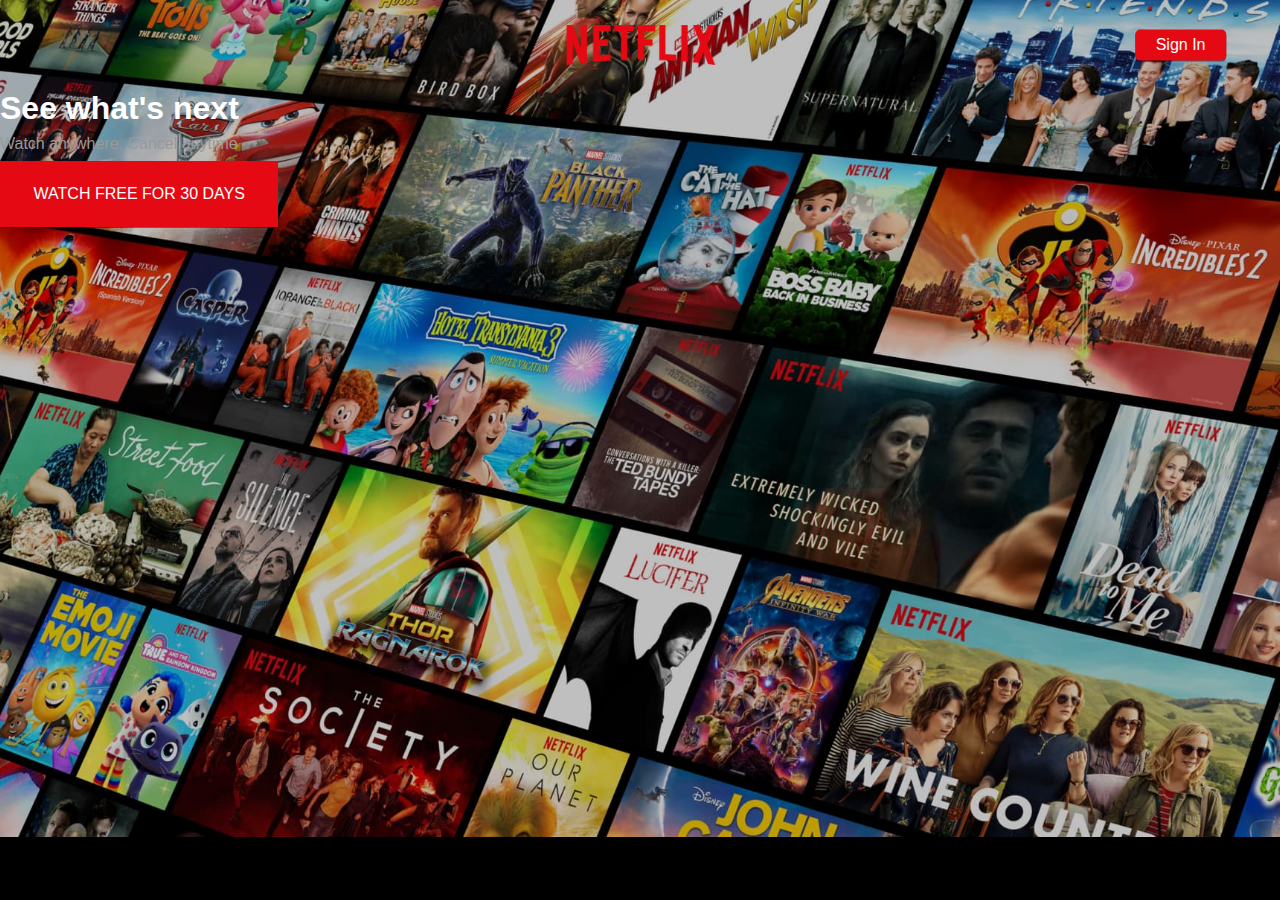
==== index.html @ dc0813fa "partial ui completed" ====
<!DOCTYPE html>
<html lang="en">
	<head>
		<meta charset="UTF-8" />
		<meta http-equiv="X-UA-Compatible" content="IE=edge" />
		<meta name="viewport" content="width=device-width, initial-scale=1.0" />
		<link
			rel="stylesheet"
			href="https://cdnjs.cloudflare.com/ajax/libs/font-awesome/5.9.0/css/all.css"
			integrity="sha256-PF6MatZtiJ8/c9O9HQ8uSUXr++R9KBYu4gbNG5511WE="
			crossorigin="anonymous"
		/>
		<link rel="stylesheet" href="./css/style.css" />
		<title>Netflix - Watch TV Shows Online, Watch Movies Online</title>
	</head>
	<body>
		<header class="showcase">
			<div class="showcase-top">
				<img src="images/logo.png" alt="Netflix" />
				<a href="#" class="btn btn-rounded">Sign In</a>
			</div>
			<div class="showcase-content">
				<h1>See what's next</h1>
				<p>Watch anywhere. Cancel anytime</p>
				<a href="#" class="btn btn-xl">
					Watch free for 30 days <i class="fas fa-chevron-right btn-icon"></i>
				</a>
			</div>
		</header>
		<script src="./js/main.js"></script>
	</body>
</html>
---- css/style.css ----
:root {
	--primary-color: #e50914;
}

* {
	box-sizing: border-box;
	margin: 0;
	padding: 0;
}

body {
	font-family: "Arial";
	--webkit-font-smoothing: antialiased; /* To look smooth with weight => FONT-SMOOTH*/
	background-color: #000;
	color: #999;
}

ul {
	list-style: none;
}

h1,
h2,
h3,
h4 {
	color: #fff;
}

a {
	color: #fff;
	text-decoration: none;
}

p {
	margin: 0.5rem 0;
}

.showcase {
	width: 100%;
	height: 93vh;
	position: relative;
	background: url("../images/background.jpg") no-repeat center center/cover;
}

.showcase-top {
	height: 90px;
	position: relative;
}
.showcase-top img {
	height: 40px;
	position: absolute;
	left: 50%;
	top: 50%;
	transform: translate(-50%, -50%);
}

.showcase-top a {
	text-decoration: none;
	position: absolute;
	top: 50%;
	right: 0;
	transform: translate(-50%, -50%);
}

/* Buttons */
.btn {
	display: inline-block;
	padding: 0.4rem 1.3rem;
	background: var(--primary-color);
	color: #fff;
	font-size: 1rem;
	text-align: center;
	border: none;
	cursor: pointer;
	outline: none;
	margin-right: 0.5rem;
	box-shadow: 0 1px 0 rgba(0, 0, 0, 0.45);
}

.btn:hover {
	opacity: 0.9;
}

.btn-rounded {
	border-radius: 5px;
}

.btn-xl {
	font-size: 1rem;
	padding: 1.5rem 2.1rem;
	text-transform: uppercase;
}

.btn-lg {
	font-size: 1rem;
	padding: 0.8rem 1.3rem;
	text-transform: uppercase;
}
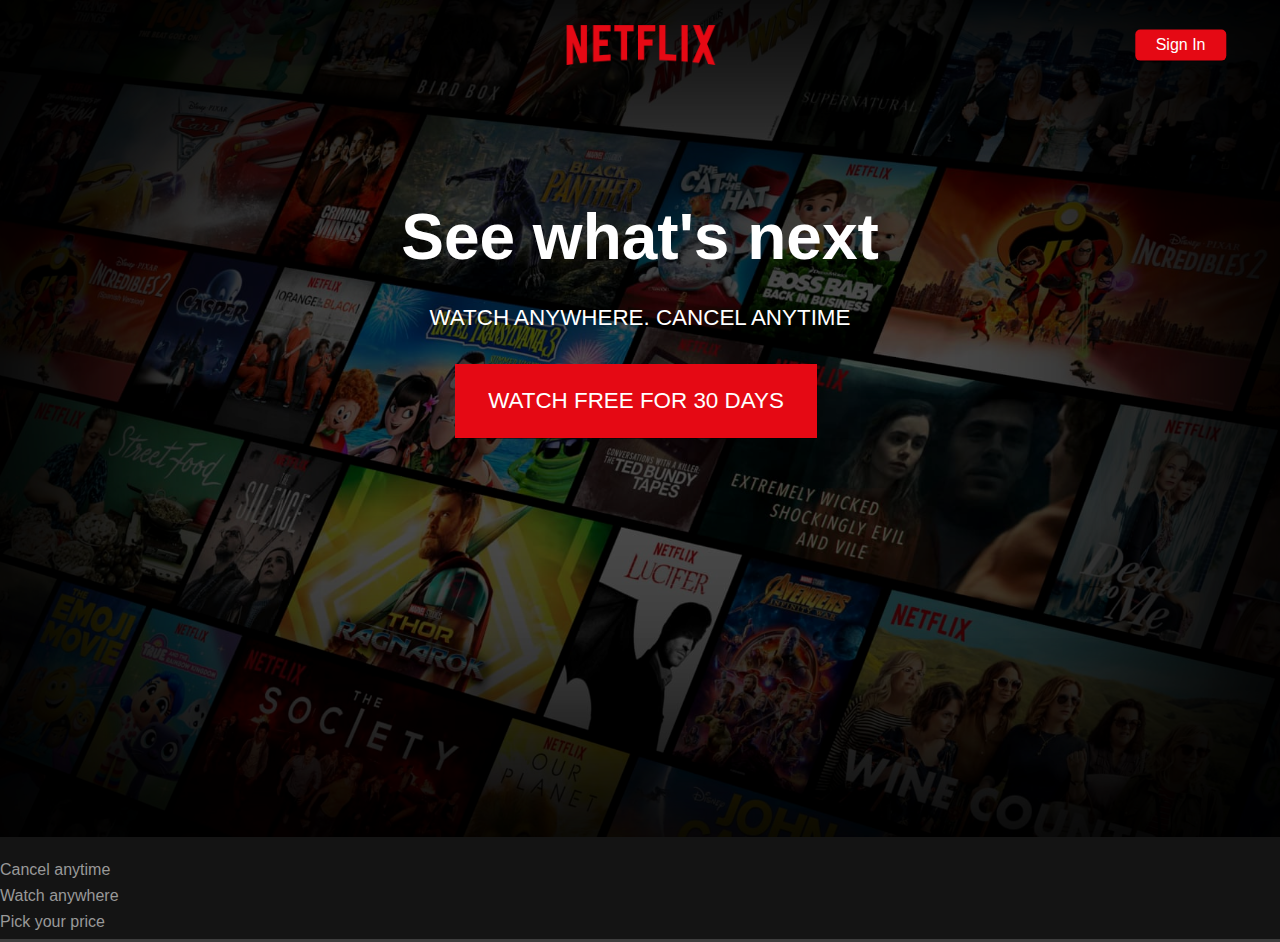
==== commit c4405737: "basic grid layout" ====
--- a/index.html
+++ b/index.html
@@ -27,6 +27,24 @@
 				</a>
 			</div>
 		</header>
+
+		<section class="tabs">
+			<div class="container">
+				<div id="tab-1" class="tab-item tab-border">
+					<i class="fas fa-door-open fa-3x"></i>
+					<p class="hide-sm">Cancel anytime</p>
+				</div>
+
+				<div id="tab-2" class="tab-item">
+					<i class="fas fa-tablet-alt fa-3x"></i>
+					<p class="hide-sm">Watch anywhere</p>
+				</div>
+				<div id="tab-3" class="tab-item">
+					<i class="fas fa-tags fa-3x"></i>
+					<p class="hide-sm">Pick your price</p>
+				</div>
+			</div>
+		</section>
 		<script src="./js/main.js"></script>
 	</body>
 </html>
--- a/css/style.css
+++ b/css/style.css
@@ -1,5 +1,6 @@
 :root {
 	--primary-color: #e50914;
+	--dark-color: #141414;
 }
 
 * {
@@ -42,8 +43,21 @@
 	background: url("../images/background.jpg") no-repeat center center/cover;
 }
 
+.showcase::after {
+	content: "";
+	position: absolute;
+	top: 0%;
+	left: 0%;
+	height: 100%;
+	width: 100%;
+	z-index: 1;
+	background: rgba(0, 0, 0, 0.6);
+	box-shadow: inset 120px 100px 250px #000000, inset -120px -100px 250px #000000;
+}
+
 .showcase-top {
 	height: 90px;
+	z-index: 2;
 	position: relative;
 }
 .showcase-top img {
@@ -60,6 +74,38 @@
 	top: 50%;
 	right: 0;
 	transform: translate(-50%, -50%);
+}
+.showcase-content {
+	position: relative;
+	z-index: 2;
+	display: flex;
+	flex-direction: column;
+	justify-content: center;
+	align-items: center;
+	margin: auto;
+	margin-top: 7rem;
+}
+
+.showcase-content h1 {
+	font-weight: 700;
+	font-size: 4rem;
+	line-height: 1.1;
+	margin: 0 0 2rem;
+}
+.showcase-content p {
+	font-size: 1.4rem;
+	font-weight: 400;
+	margin: 0 0 2rem;
+	text-transform: uppercase;
+	line-height: 1.25;
+	color: #fff;
+}
+
+/* Tabs */
+.tabs {
+	background: var(--dark-color);
+	padding-top: 1rem;
+	border-bottom: 3px solid #3d3d3d;
 }
 
 /* Buttons */
@@ -86,7 +132,7 @@
 }
 
 .btn-xl {
-	font-size: 1rem;
+	font-size: 1.4rem;
 	padding: 1.5rem 2.1rem;
 	text-transform: uppercase;
 }
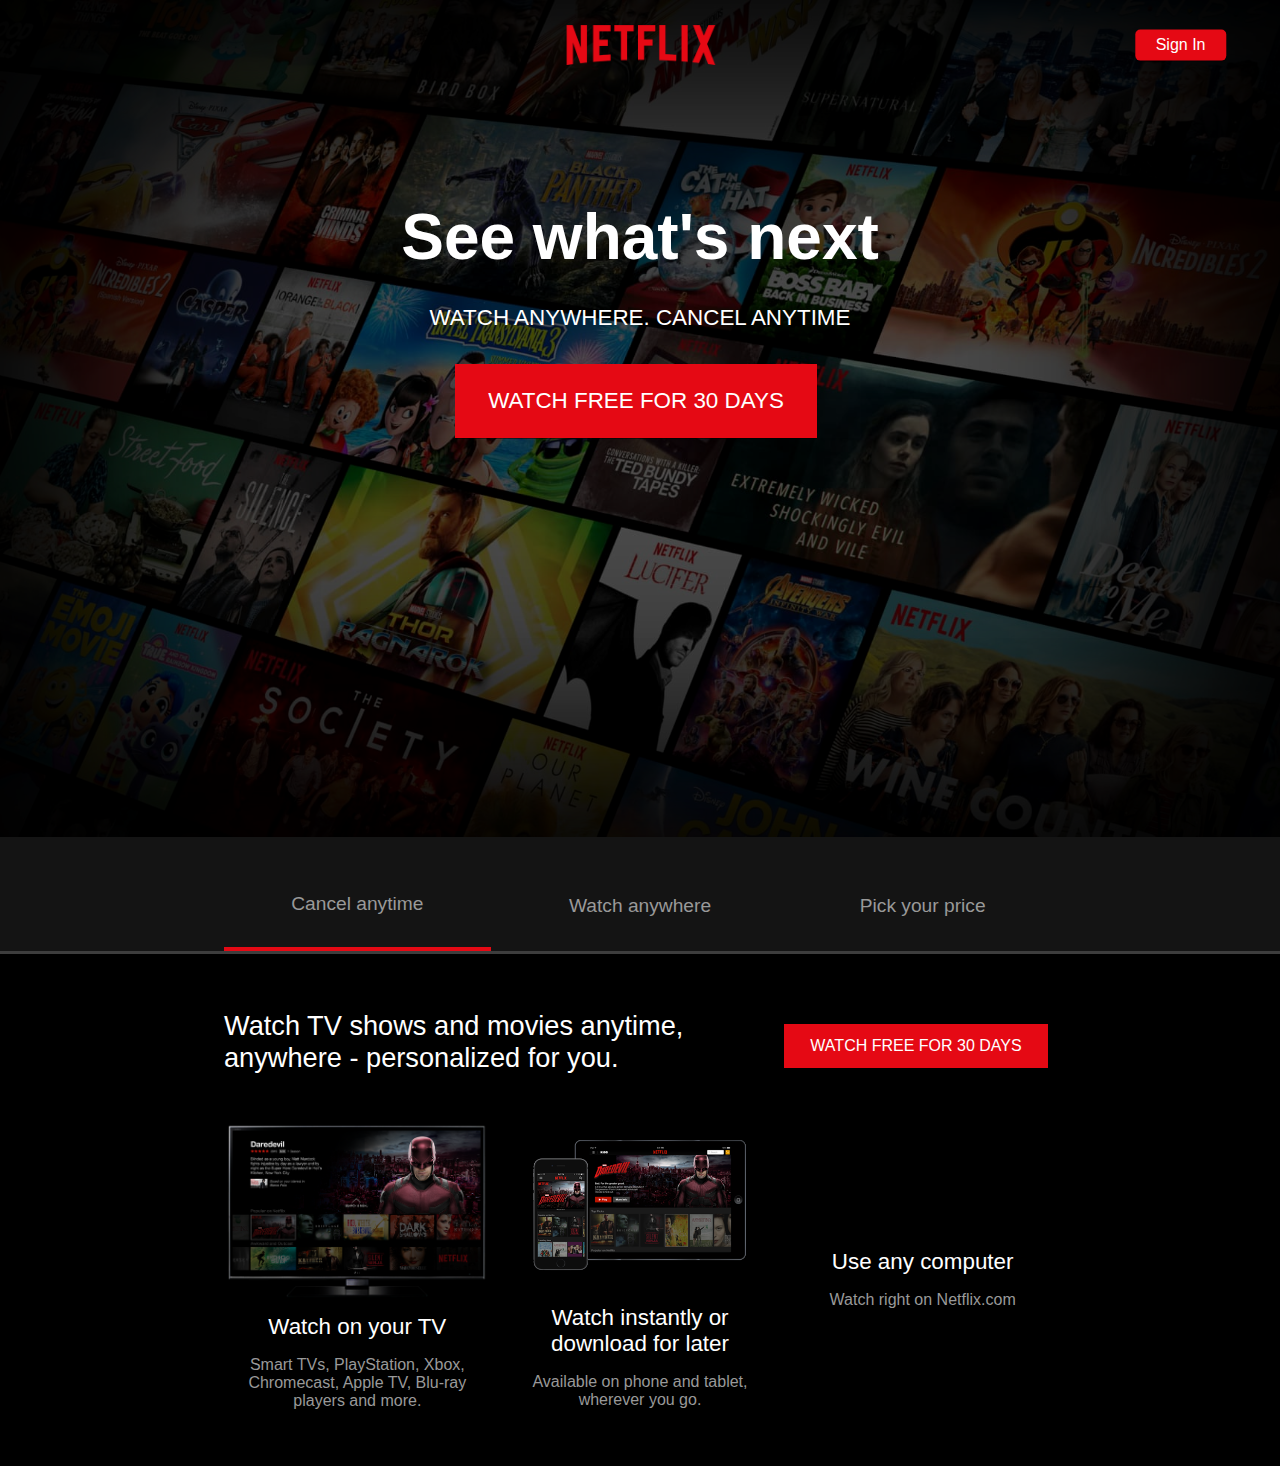
==== commit bba057b6: "tab 2 content ui completed" ====
--- a/index.html
+++ b/index.html
@@ -45,6 +45,57 @@
 				</div>
 			</div>
 		</section>
+
+		<section class="tab-content">
+			<div class="container">
+				<!-- Tab Content 1 -->
+				<!-- <div id="tab-1-content" class="tab-content-item show">
+					<div class="tab-1-content-inner">
+						<div>
+							<p class="text-lg">
+								If you decide Netflix isn't for you - no problem. No commitment.
+								Cancel online anytime.
+							</p>
+							<a href="#" class="btn btn-lg">Watch Free For 30 Days</a>
+						</div>
+						<img src="https://i.ibb.co/J2xDJV7/tab-content-1.png" alt="" />
+					</div>
+				</div> -->
+
+				<!-- Tab 2 content -->
+				<div id="tab-2-content" class="tab-content-item">
+					<div class="tab-2-content-top">
+						<p class="text-lg">
+							Watch TV shows and movies anytime, anywhere - personalized for
+							you.
+						</p>
+						<a href="#" class="btn btn-lg">Watch Free For 30 Days</a>
+					</div>
+					<div class="tab-2-content-bottom">
+						<div>
+							<img src="./images/tab-content-2-1.png" alt="" />
+							<p class="text-md">Watch on your TV</p>
+							<p class="text-dark">
+								Smart TVs, PlayStation, Xbox, Chromecast, Apple TV, Blu-ray
+								players and more.
+							</p>
+						</div>
+						<div>
+							<img src="./images/tab-content-2-2.png" alt="" />
+							<p class="text-md">Watch instantly or download for later</p>
+							<p class="text-dark">
+								Available on phone and tablet, wherever you go.
+							</p>
+						</div>
+						<div>
+							<img src="https://i.ibb.co/gDhnwWn/tab-content-2-3.png" alt="" />
+							<p class="text-md">Use any computer</p>
+							<p class="text-dark">Watch right on Netflix.com</p>
+						</div>
+					</div>
+				</div>
+			</div>
+		</section>
 		<script src="./js/main.js"></script>
 	</body>
 </html>
--- a/css/style.css
+++ b/css/style.css
@@ -34,6 +34,10 @@
 
 p {
 	margin: 0.5rem 0;
+}
+
+.tab-content img {
+	width: 100%;
 }
 
 .showcase {
@@ -108,6 +112,99 @@
 	border-bottom: 3px solid #3d3d3d;
 }
 
+.tabs .container {
+	display: grid;
+	grid-template-columns: repeat(3, 1fr);
+	grid-gap: 1rem;
+	align-items: center;
+	justify-content: center;
+	text-align: center;
+}
+
+.tabs p {
+	font-size: 1.2rem;
+	padding-top: 0.5rem;
+}
+
+.tabs .container > div {
+	padding: 1.5rem 0;
+}
+
+.tabs .container > div:hover {
+	color: #fff;
+	cursor: pointer;
+}
+
+.tab-border {
+	border-bottom: var(--primary-color) 4px solid;
+}
+
+/* Tab Content */
+
+.tab-content {
+	padding: 3rem 0;
+	background-color: #000;
+	color: #fff;
+}
+
+#tab-1-content .tab-1-content-inner {
+	display: grid;
+	grid-template-columns: repeat(2, 1fr);
+	grid-gap: 2rem;
+	align-items: center;
+	justify-content: center;
+}
+
+#tab-2-content .tab-2-content-top {
+	display: grid;
+	grid-template-columns: 2fr 1fr;
+	grid-gap: 1rem;
+	justify-content: center;
+	align-items: center;
+}
+
+#tab-2-content .tab-2-content-bottom {
+	margin-top: 2rem;
+	display: grid;
+	grid-template-columns: repeat(3, 1fr);
+	grid-gap: 1rem;
+	justify-content: center;
+	align-items: center;
+	text-align: center;
+}
+
+/* Container */
+.container {
+	max-width: 70%;
+	margin: auto;
+	overflow: hidden;
+	padding: 0 2rem;
+}
+
+/* Text Styles  */
+.text-xl {
+	font-size: 1.5rem;
+	margin-bottom: 1rem;
+}
+
+.text-lg {
+	font-size: 1.7rem;
+	margin-bottom: 1rem;
+	color: #fff;
+}
+.text-md {
+	font-size: 1.4rem;
+	margin-bottom: 1rem;
+	color: #fff;
+}
+
+.text-center {
+	text-align: center;
+}
+
+.text-dark {
+	color: #999;
+}
 /* Buttons */
 .btn {
 	display: inline-block;
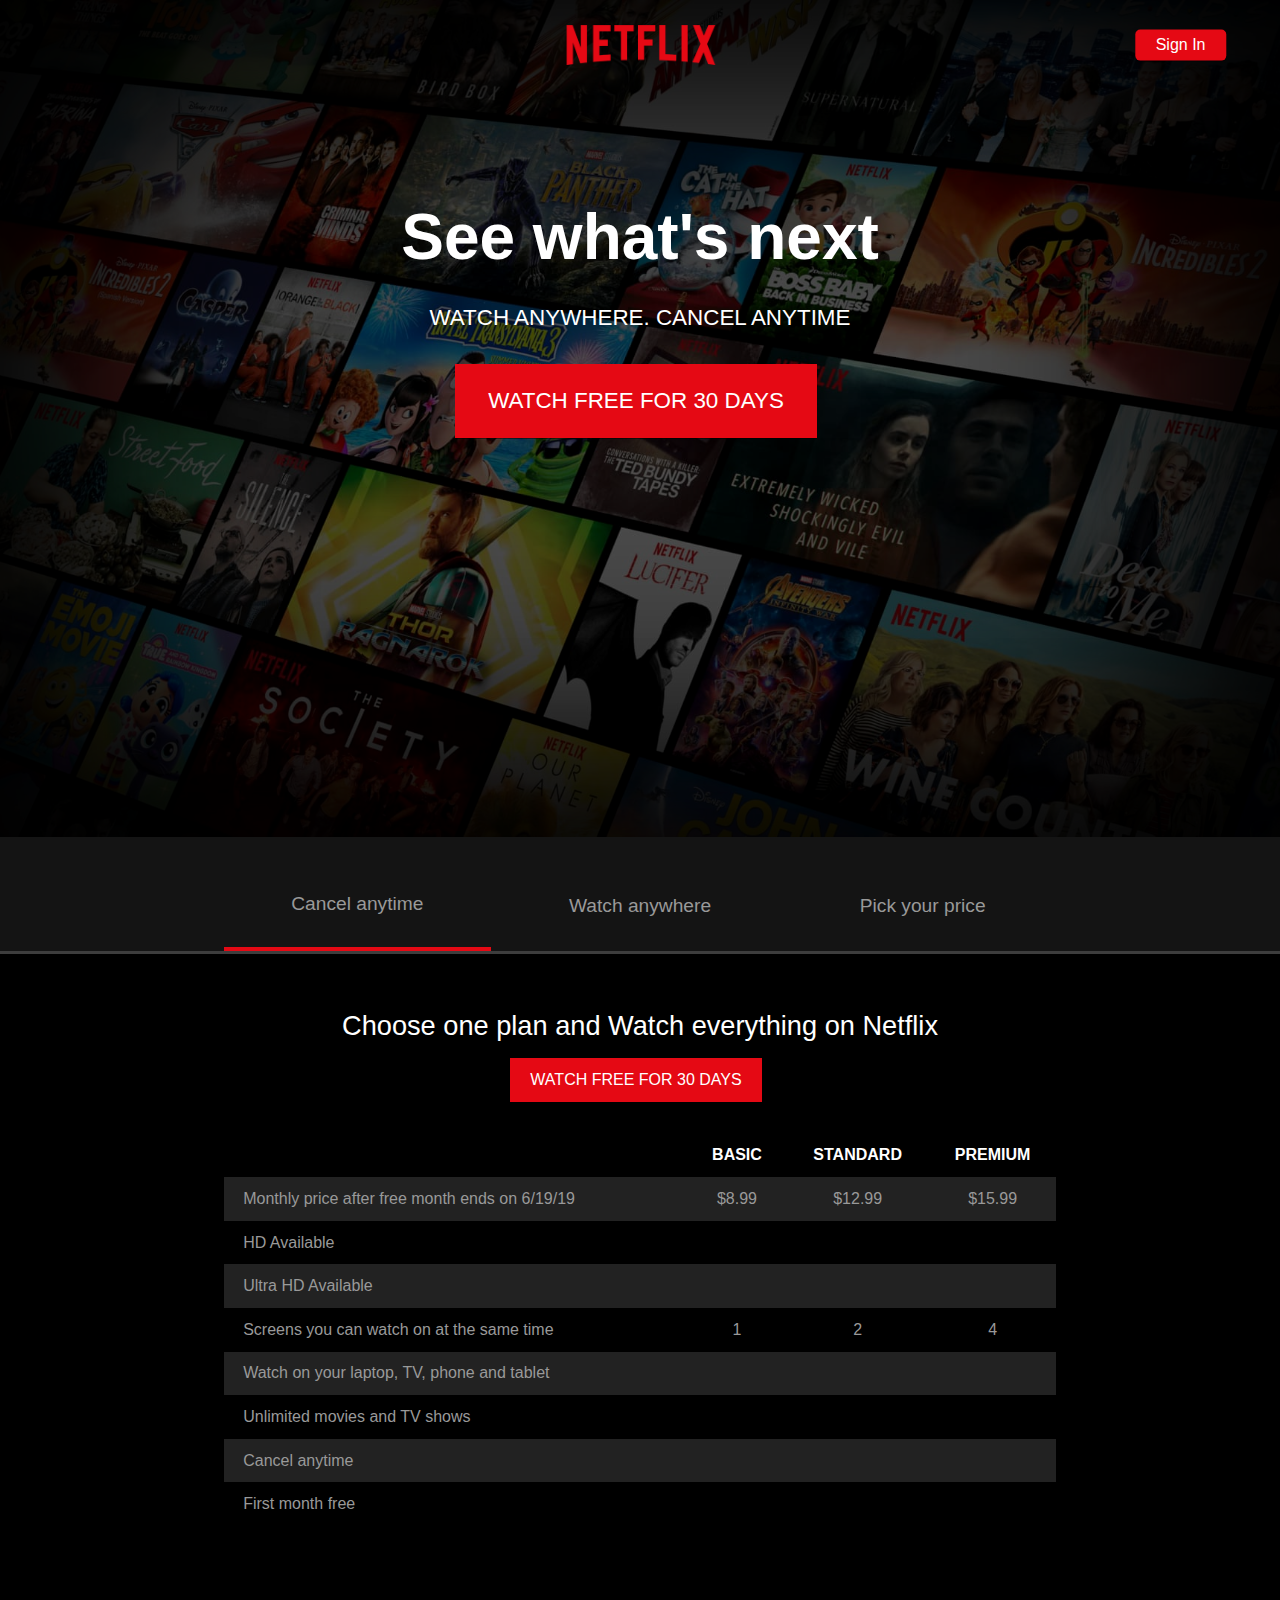
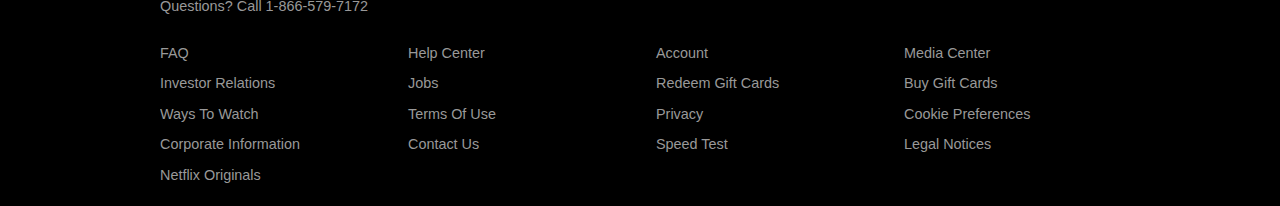
==== commit 0b0e2e05: "footer done" ====
--- a/index.html
+++ b/index.html
@@ -63,7 +63,7 @@
 				</div> -->
 
 				<!-- Tab 2 content -->
-				<div id="tab-2-content" class="tab-content-item">
+				<!-- <div id="tab-2-content" class="tab-content-item">
 					<div class="tab-2-content-top">
 						<p class="text-lg">
 							Watch TV shows and movies anytime, anywhere - personalized for
@@ -93,9 +93,109 @@
 							<p class="text-dark">Watch right on Netflix.com</p>
 						</div>
 					</div>
+				</div> -->
+
+				<!-- Tab 3 Content -->
+				<div id="tab-3-content" class="tab-content-item">
+					<div class="text-center">
+						<p class="text-lg">
+							Choose one plan and Watch everything on Netflix
+						</p>
+						<a href="#" class="btn btn-lg">Watch Free For 30 Days</a>
+					</div>
+					<table class="table">
+						<thead>
+							<tr>
+								<th></th>
+								<th>Basic</th>
+								<th>Standard</th>
+								<th>Premium</th>
+							</tr>
+						</thead>
+						<tbody>
+							<tr>
+								<td>Monthly price after free month ends on 6/19/19</td>
+								<td>$8.99</td>
+								<td>$12.99</td>
+								<td>$15.99</td>
+							</tr>
+							<tr>
+								<td>HD Available</td>
+								<td><i class="fas fa-times"></i></td>
+								<td><i class="fas fa-check"></i></td>
+								<td><i class="fas fa-check"></i></td>
+							</tr>
+							<tr>
+								<td>Ultra HD Available</td>
+								<td><i class="fas fa-times"></i></td>
+								<td><i class="fas fa-times"></i></td>
+								<td><i class="fas fa-check"></i></td>
+							</tr>
+							<tr>
+								<td>Screens you can watch on at the same time</td>
+								<td>1</td>
+								<td>2</td>
+								<td>4</td>
+							</tr>
+							<tr>
+								<td>Watch on your laptop, TV, phone and tablet</td>
+								<td><i class="fas fa-check"></i></td>
+								<td><i class="fas fa-check"></i></td>
+								<td><i class="fas fa-check"></i></td>
+							</tr>
+							<tr>
+								<td>Unlimited movies and TV shows</td>
+								<td><i class="fas fa-check"></i></td>
+								<td><i class="fas fa-check"></i></td>
+								<td><i class="fas fa-check"></i></td>
+							</tr>
+							<tr>
+								<td>Cancel anytime</td>
+								<td><i class="fas fa-check"></i></td>
+								<td><i class="fas fa-check"></i></td>
+								<td><i class="fas fa-check"></i></td>
+							</tr>
+							<tr>
+								<td>First month free</td>
+								<td><i class="fas fa-check"></i></td>
+								<td><i class="fas fa-check"></i></td>
+								<td><i class="fas fa-check"></i></td>
+							</tr>
+						</tbody>
+					</table>
 				</div>
 			</div>
 		</section>
+		<footer class="footer">
+			<p>Questions? Call 1-866-579-7172</p>
+			<div class="footer-cols">
+				<ul>
+					<li><a href="#">FAQ</a></li>
+					<li><a href="#">Investor Relations</a></li>
+					<li><a href="#">Ways To Watch</a></li>
+					<li><a href="#">Corporate Information</a></li>
+					<li><a href="#">Netflix Originals</a></li>
+				</ul>
+				<ul>
+					<li><a href="#">Help Center</a></li>
+					<li><a href="#">Jobs</a></li>
+					<li><a href="#">Terms Of Use</a></li>
+					<li><a href="#">Contact Us</a></li>
+				</ul>
+				<ul>
+					<li><a href="#">Account</a></li>
+					<li><a href="#">Redeem Gift Cards</a></li>
+					<li><a href="#">Privacy</a></li>
+					<li><a href="#">Speed Test</a></li>
+				</ul>
+				<ul>
+					<li><a href="#">Media Center</a></li>
+					<li><a href="#">Buy Gift Cards</a></li>
+					<li><a href="#">Cookie Preferences</a></li>
+					<li><a href="#">Legal Notices</a></li>
+				</ul>
+			</div>
+		</footer>
 		<script src="./js/main.js"></script>
 	</body>
 </html>
--- a/css/style.css
+++ b/css/style.css
@@ -173,6 +173,58 @@
 	text-align: center;
 }
 
+.table {
+	width: 100%;
+	margin-top: 2rem;
+	border-collapse: collapse;
+	border-spacing: 0;
+}
+.table thead th {
+	text-transform: uppercase;
+	padding: 0.8rem;
+}
+
+.table tbody tr td {
+	color: #999;
+	padding: 0.8rem 1.2rem;
+	text-align: center;
+}
+
+.table tbody tr td:first-child {
+	text-align: left;
+}
+
+.table tbody tr:nth-child(odd) {
+	background-color: #222;
+}
+
+/* Footer  */
+.footer {
+	max-width: 75%;
+	margin: 1rem auto;
+	overflow: auto;
+}
+
+.footer,
+.footer a {
+	color: #999;
+	font-size: 0.9rem;
+}
+
+.footer p {
+	margin-bottom: 1.5rem;
+}
+
+.footer .footer-cols {
+	display: grid;
+	grid-template-columns: repeat(4, 1fr);
+	grid-gap: 2rem;
+}
+
+.footer li {
+	line-height: 1.9rem;
+}
+
 /* Container */
 .container {
 	max-width: 70%;
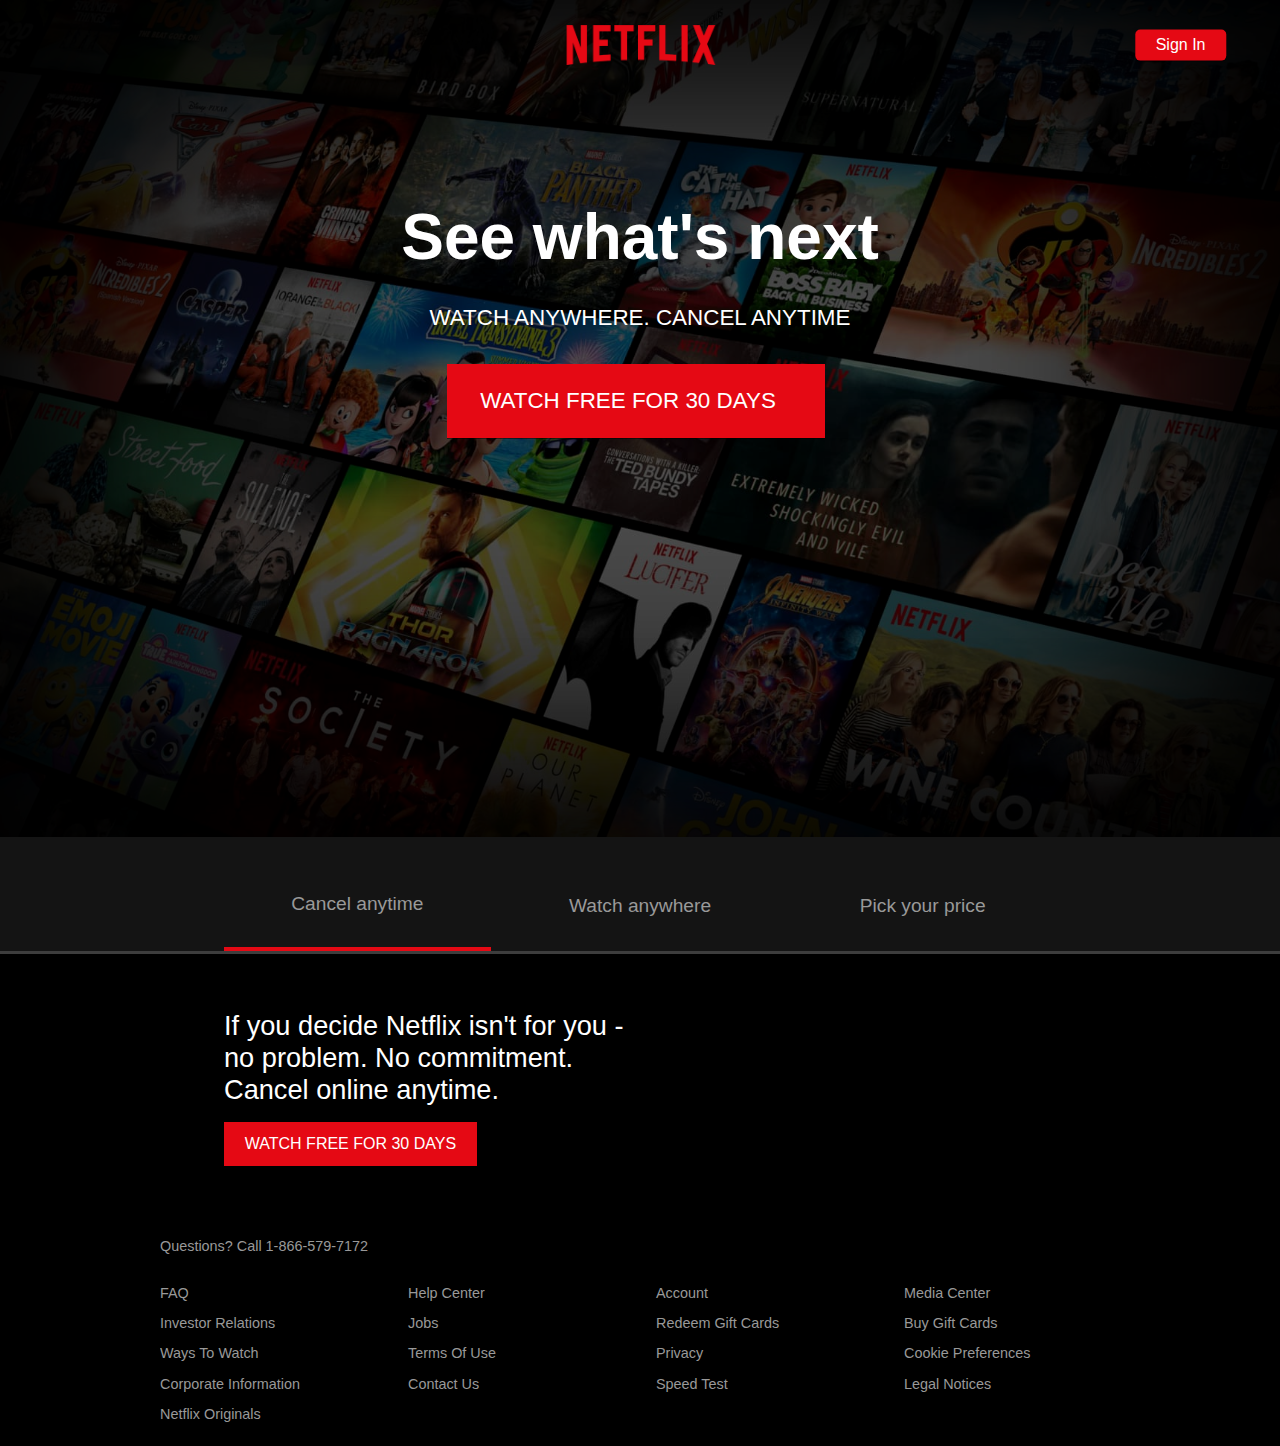
==== commit e6585e98: "netflix clone completed" ====
--- a/index.html
+++ b/index.html
@@ -49,7 +49,7 @@
 		<section class="tab-content">
 			<div class="container">
 				<!-- Tab Content 1 -->
-				<!-- <div id="tab-1-content" class="tab-content-item show">
+				<div id="tab-1-content" class="tab-content-item show">
 					<div class="tab-1-content-inner">
 						<div>
 							<p class="text-lg">
@@ -60,10 +60,10 @@
 						</div>
 						<img src="https://i.ibb.co/J2xDJV7/tab-content-1.png" alt="" />
 					</div>
-				</div> -->
+				</div>
 
 				<!-- Tab 2 content -->
-				<!-- <div id="tab-2-content" class="tab-content-item">
+				<div id="tab-2-content" class="tab-content-item">
 					<div class="tab-2-content-top">
 						<p class="text-lg">
 							Watch TV shows and movies anytime, anywhere - personalized for
@@ -93,7 +93,7 @@
 							<p class="text-dark">Watch right on Netflix.com</p>
 						</div>
 					</div>
-				</div> -->
+				</div>
 
 				<!-- Tab 3 Content -->
 				<div id="tab-3-content" class="tab-content-item">
--- a/css/style.css
+++ b/css/style.css
@@ -147,6 +147,17 @@
 	color: #fff;
 }
 
+/* Hide content initially */
+#tab-1-content,
+#tab-2-content,
+#tab-3-content {
+	display: none;
+}
+
+.show {
+	display: block !important;
+}
+
 #tab-1-content .tab-1-content-inner {
 	display: grid;
 	grid-template-columns: repeat(2, 1fr);
@@ -291,3 +302,70 @@
 	padding: 0.8rem 1.3rem;
 	text-transform: uppercase;
 }
+
+.btn-icon {
+	margin-left: 1rem;
+}
+
+/* media queries */
+@media (max-width: 960px) {
+	.showcase {
+		height: 70vh;
+	}
+
+	.hide-sm {
+		display: none;
+	}
+
+	.showcase-top img {
+		top: 30%;
+		left: 5%;
+		transform: translate(0);
+	}
+
+	.showcase-content h1 {
+		font-size: 3.7rem;
+		line-height: 1;
+	}
+	.showcase-content p {
+		font-size: 1.5rem;
+	}
+
+	.footer .footer-cols {
+		grid-template-columns: repeat(2, 1fr);
+	}
+
+	.btn-xl {
+		font-size: 1.5rem;
+		padding: 1.4rem 2rem;
+	}
+
+	.text-xl {
+		font-size: 1.5rem;
+	}
+	.text-lg {
+		font-size: 1.3rem;
+	}
+	.text-md {
+		font-size: 1rem;
+	}
+}
+
+@media (max-width: 700px) {
+	.showcase::after {
+		box-shadow: inset 80px 80px 250px #000000, inset -80px -80px 250px #000000;
+	}
+	#tab-1-content .tab-1-content-inner {
+		grid-template-columns: 1fr;
+		text-align: center;
+	}
+
+	#tab-2-content .tab-2-content-top {
+		display: block;
+		text-align: center;
+	}
+
+	#tab-2-content .tab-2-content-bottom {
+		grid-template-columns: 1fr;
+	}
+}
